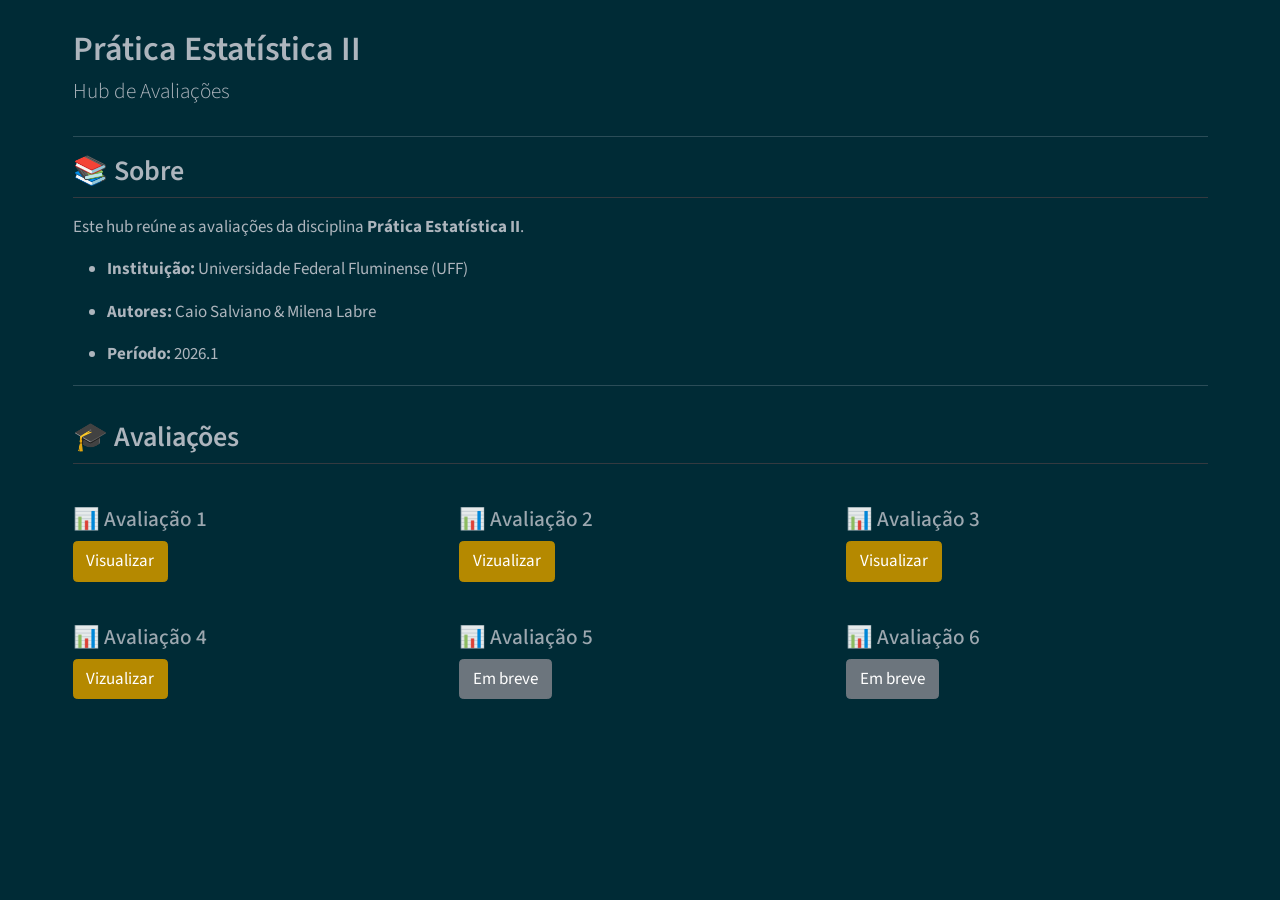
==== docs/index.html @ 5674568e "Atualização AV3 e AV4"" ====
<!DOCTYPE html>
<html xmlns="http://www.w3.org/1999/xhtml" lang="en" xml:lang="en"><head>

<meta charset="utf-8">
<meta name="generator" content="quarto-1.9.32">

<meta name="viewport" content="width=device-width, initial-scale=1.0, user-scalable=yes">


<title>Prática Estatística II</title>
<style>
/* Default styles provided by pandoc.
** See https://pandoc.org/MANUAL.html#variables-for-html for config info.
*/
code{white-space: pre-wrap;}
span.smallcaps{font-variant: small-caps;}
div.columns{display: flex; gap: min(4vw, 1.5em);}
div.column{flex: auto; overflow-x: auto;}
div.hanging-indent{margin-left: 1.5em; text-indent: -1.5em;}
ul.task-list{list-style: none;}
ul.task-list li input[type="checkbox"] {
  width: 0.8em;
  margin: 0 0.8em 0.2em -1em; /* quarto-specific, see https://github.com/quarto-dev/quarto-cli/issues/4556 */ 
  vertical-align: middle;
}
</style>


<script src="site_libs/quarto-nav/quarto-nav.js"></script>
<script src="site_libs/clipboard/clipboard.min.js"></script>
<script src="site_libs/quarto-search/autocomplete.umd.js"></script>
<script src="site_libs/quarto-search/fuse.min.js"></script>
<script src="site_libs/quarto-search/quarto-search.js"></script>
<meta name="quarto:offset" content="./">
<script src="site_libs/quarto-html/quarto.js" type="module"></script>
<script src="site_libs/quarto-html/tabsets/tabsets.js" type="module"></script>
<script src="site_libs/quarto-html/popper.min.js"></script>
<script src="site_libs/quarto-html/tippy.umd.min.js"></script>
<script src="site_libs/quarto-html/anchor.min.js"></script>
<link href="site_libs/quarto-html/tippy.css" rel="stylesheet">
<link href="site_libs/quarto-html/quarto-syntax-highlighting-dark-ca1cb3032aa6b9181247695f27e2facc.css" rel="stylesheet" id="quarto-text-highlighting-styles">
<script src="site_libs/bootstrap/bootstrap.min.js"></script>
<link href="site_libs/bootstrap/bootstrap-icons.css" rel="stylesheet">
<link href="site_libs/bootstrap/bootstrap-25594543a0b82430c9b0b047752f0dde.min.css" rel="stylesheet" append-hash="true" id="quarto-bootstrap" data-mode="dark">
<script id="quarto-search-options" type="application/json">{
  "location": "sidebar",
  "copy-button": false,
  "collapse-after": 3,
  "panel-placement": "start",
  "type": "textbox",
  "limit": 50,
  "keyboard-shortcut": [
    "f",
    "/",
    "s"
  ],
  "show-item-context": false,
  "language": {
    "search-no-results-text": "No results",
    "search-matching-documents-text": "matching documents",
    "search-copy-link-title": "Copy link to search",
    "search-hide-matches-text": "Hide additional matches",
    "search-more-match-text": "more match in this document",
    "search-more-matches-text": "more matches in this document",
    "search-clear-button-title": "Clear",
    "search-text-placeholder": "",
    "search-detached-cancel-button-title": "Cancel",
    "search-submit-button-title": "Submit",
    "search-label": "Search"
  }
}</script>


</head>

<body class="quarto-light">

<div id="quarto-search-results"></div>
<!-- content -->
<div id="quarto-content" class="quarto-container page-columns page-rows-contents page-layout-full">
<!-- sidebar -->
<!-- margin-sidebar -->
    
<!-- main -->
<main class="content column-page" id="quarto-document-content">

<header id="title-block-header" class="quarto-title-block default">
<div class="quarto-title">
<h1 class="title">Prática Estatística II</h1>
<p class="subtitle lead">Hub de Avaliações</p>
</div>



<div class="quarto-title-meta column-page">

    
  
    
  </div>
  


</header>


<hr>
<section id="sobre" class="level2">
<h2 class="anchored" data-anchor-id="sobre">📚 Sobre</h2>
<p>Este hub reúne as avaliações da disciplina <strong>Prática Estatística II</strong>.</p>
<ul>
<li><p><strong>Instituição:</strong> Universidade Federal Fluminense (UFF)</p></li>
<li><p><strong>Autores:</strong> Caio Salviano &amp; Milena Labre</p></li>
<li><p><strong>Período:</strong> 2026.1</p></li>
</ul>
<hr>
</section>
<section id="avaliações" class="level2">
<h2 class="anchored" data-anchor-id="avaliações">🎓 Avaliações</h2>
<div class="grid">
<section id="avaliação-1" class="level4 g-col-4">
<h4 class="anchored" data-anchor-id="avaliação-1">📊 Avaliação 1</h4>
<p><a href="Avaliacao_1/" class="btn btn-primary">Visualizar</a></p>
</section>
<section id="avaliação-2" class="level4 g-col-4">
<h4 class="anchored" data-anchor-id="avaliação-2">📊 Avaliação 2</h4>
<p><a href="Avaliacao_2/" class="btn btn-primary">Vizualizar</a></p>
</section>
<section id="avaliação-3" class="level4 g-col-4">
<h4 class="anchored" data-anchor-id="avaliação-3">📊 Avaliação 3</h4>
<p><a href="Avaliacao_3/Gabarito_AV3.pdf" class="btn btn-primary">Visualizar</a></p>
</section>
</div>
<div class="grid">
<section id="avaliação-4" class="level4 g-col-4">
<h4 class="anchored" data-anchor-id="avaliação-4">📊 Avaliação 4</h4>
<p><a href="Avaliacao_4/" class="btn btn-primary">Vizualizar</a></p>
</section>
<section id="avaliação-5" class="level4 g-col-4">
<h4 class="anchored" data-anchor-id="avaliação-5">📊 Avaliação 5</h4>
<p><span class="btn btn-secondary">Em breve</span></p>
</section>
<section id="avaliação-6" class="level4 g-col-4">
<h4 class="anchored" data-anchor-id="avaliação-6">📊 Avaliação 6</h4>
<p><span class="btn btn-secondary">Em breve</span></p>
</section>
</div>


</section>

</main> <!-- /main -->
<script id="quarto-html-after-body" type="application/javascript">
  window.document.addEventListener("DOMContentLoaded", function (event) {
    const icon = "";
    const anchorJS = new window.AnchorJS();
    anchorJS.options = {
      placement: 'right',
      icon: icon
    };
    anchorJS.add('.anchored');
    const isCodeAnnotation = (el) => {
      for (const clz of el.classList) {
        if (clz.startsWith('code-annotation-')) {                     
          return true;
        }
      }
      return false;
    }
    const onCopySuccess = function(e) {
      // button target
      const button = e.trigger;
      // don't keep focus
      button.blur();
      // flash "checked"
      button.classList.add('code-copy-button-checked');
      var currentTitle = button.getAttribute("title");
      button.setAttribute("title", "Copied!");
      let tooltip;
      if (window.bootstrap) {
        button.setAttribute("data-bs-toggle", "tooltip");
        button.setAttribute("data-bs-placement", "left");
        button.setAttribute("data-bs-title", "Copied!");
        tooltip = new bootstrap.Tooltip(button, 
          { trigger: "manual", 
            customClass: "code-copy-button-tooltip",
            offset: [0, -8]});
        tooltip.show();    
      }
      setTimeout(function() {
        if (tooltip) {
          tooltip.hide();
          button.removeAttribute("data-bs-title");
          button.removeAttribute("data-bs-toggle");
          button.removeAttribute("data-bs-placement");
        }
        button.setAttribute("title", currentTitle);
        button.classList.remove('code-copy-button-checked');
      }, 1000);
      // clear code selection
      e.clearSelection();
    }
    const getTextToCopy = function(trigger) {
      const outerScaffold = trigger.parentElement.cloneNode(true);
      const codeEl = outerScaffold.querySelector('code');
      for (const childEl of codeEl.children) {
        if (isCodeAnnotation(childEl)) {
          childEl.remove();
        }
      }
      return codeEl.innerText;
    }
    const clipboard = new window.ClipboardJS('.code-copy-button:not([data-in-quarto-modal])', {
      text: getTextToCopy
    });
    clipboard.on('success', onCopySuccess);
    if (window.document.getElementById('quarto-embedded-source-code-modal')) {
      const clipboardModal = new window.ClipboardJS('.code-copy-button[data-in-quarto-modal]', {
        text: getTextToCopy,
        container: window.document.getElementById('quarto-embedded-source-code-modal')
      });
      clipboardModal.on('success', onCopySuccess);
    }
      var localhostRegex = new RegExp(/^(?:http|https):\/\/localhost\:?[0-9]*\//);
      var mailtoRegex = new RegExp(/^mailto:/);
        var filterRegex = new RegExp('/' + window.location.host + '/');
      var isInternal = (href) => {
          return filterRegex.test(href) || localhostRegex.test(href) || mailtoRegex.test(href);
      }
      // Inspect non-navigation links and adorn them if external
     var links = window.document.querySelectorAll('a[href]:not(.nav-link):not(.navbar-brand):not(.toc-action):not(.sidebar-link):not(.sidebar-item-toggle):not(.pagination-link):not(.no-external):not([aria-hidden]):not(.dropdown-item):not(.quarto-navigation-tool):not(.about-link)');
      for (var i=0; i<links.length; i++) {
        const link = links[i];
        if (!isInternal(link.href)) {
          // undo the damage that might have been done by quarto-nav.js in the case of
          // links that we want to consider external
          if (link.dataset.originalHref !== undefined) {
            link.href = link.dataset.originalHref;
          }
        }
      }
    function tippyHover(el, contentFn, onTriggerFn, onUntriggerFn) {
      const config = {
        allowHTML: true,
        maxWidth: 500,
        delay: 100,
        arrow: false,
        appendTo: function(el) {
            return el.parentElement;
        },
        interactive: true,
        interactiveBorder: 10,
        theme: 'quarto',
        placement: 'bottom-start',
      };
      if (contentFn) {
        config.content = contentFn;
      }
      if (onTriggerFn) {
        config.onTrigger = onTriggerFn;
      }
      if (onUntriggerFn) {
        config.onUntrigger = onUntriggerFn;
      }
      window.tippy(el, config); 
    }
    const noterefs = window.document.querySelectorAll('a[role="doc-noteref"]');
    for (var i=0; i<noterefs.length; i++) {
      const ref = noterefs[i];
      tippyHover(ref, function() {
        // use id or data attribute instead here
        let href = ref.getAttribute('data-footnote-href') || ref.getAttribute('href');
        try { href = new URL(href).hash; } catch {}
        const id = href.replace(/^#\/?/, "");
        const note = window.document.getElementById(id);
        if (note) {
          return note.innerHTML;
        } else {
          return "";
        }
      });
    }
    const xrefs = window.document.querySelectorAll('a.quarto-xref');
    const processXRef = (id, note) => {
      // Strip column container classes
      const stripColumnClz = (el) => {
        el.classList.remove("page-full", "page-columns");
        if (el.children) {
          for (const child of el.children) {
            stripColumnClz(child);
          }
        }
      }
      stripColumnClz(note)
      if (id === null || id.startsWith('sec-')) {
        // Special case sections, only their first couple elements
        const container = document.createElement("div");
        if (note.children && note.children.length > 2) {
          container.appendChild(note.children[0].cloneNode(true));
          for (let i = 1; i < note.children.length; i++) {
            const child = note.children[i];
            if (child.tagName === "P" && child.innerText === "") {
              continue;
            } else {
              container.appendChild(child.cloneNode(true));
              break;
            }
          }
          if (window.Quarto?.typesetMath) {
            window.Quarto.typesetMath(container);
          }
          return container.innerHTML
        } else {
          if (window.Quarto?.typesetMath) {
            window.Quarto.typesetMath(note);
          }
          return note.innerHTML;
        }
      } else {
        // Remove any anchor links if they are present
        const anchorLink = note.querySelector('a.anchorjs-link');
        if (anchorLink) {
          anchorLink.remove();
        }
        if (window.Quarto?.typesetMath) {
          window.Quarto.typesetMath(note);
        }
        if (note.classList.contains("callout")) {
          return note.outerHTML;
        } else {
          return note.innerHTML;
        }
      }
    }
    for (var i=0; i<xrefs.length; i++) {
      const xref = xrefs[i];
      tippyHover(xref, undefined, function(instance) {
        instance.disable();
        let url = xref.getAttribute('href');
        let hash = undefined; 
        if (url.startsWith('#')) {
          hash = url;
        } else {
          try { hash = new URL(url).hash; } catch {}
        }
        if (hash) {
          const id = hash.replace(/^#\/?/, "");
          const note = window.document.getElementById(id);
          if (note !== null) {
            try {
              const html = processXRef(id, note.cloneNode(true));
              instance.setContent(html);
            } finally {
              instance.enable();
              instance.show();
            }
          } else {
            // See if we can fetch this
            fetch(url.split('#')[0])
            .then(res => res.text())
            .then(html => {
              const parser = new DOMParser();
              const htmlDoc = parser.parseFromString(html, "text/html");
              const note = htmlDoc.getElementById(id);
              if (note !== null) {
                const html = processXRef(id, note);
                instance.setContent(html);
              } 
            }).finally(() => {
              instance.enable();
              instance.show();
            });
          }
        } else {
          // See if we can fetch a full url (with no hash to target)
          // This is a special case and we should probably do some content thinning / targeting
          fetch(url)
          .then(res => res.text())
          .then(html => {
            const parser = new DOMParser();
            const htmlDoc = parser.parseFromString(html, "text/html");
            const note = htmlDoc.querySelector('main.content');
            if (note !== null) {
              // This should only happen for chapter cross references
              // (since there is no id in the URL)
              // remove the first header
              if (note.children.length > 0 && note.children[0].tagName === "HEADER") {
                note.children[0].remove();
              }
              const html = processXRef(null, note);
              instance.setContent(html);
            } 
          }).finally(() => {
            instance.enable();
            instance.show();
          });
        }
      }, function(instance) {
      });
    }
        let selectedAnnoteEl;
        const selectorForAnnotation = ( cell, annotation) => {
          let cellAttr = 'data-code-cell="' + cell + '"';
          let lineAttr = 'data-code-annotation="' +  annotation + '"';
          const selector = 'span[' + cellAttr + '][' + lineAttr + ']';
          return selector;
        }
        const selectCodeLines = (annoteEl) => {
          const doc = window.document;
          const targetCell = annoteEl.getAttribute("data-target-cell");
          const targetAnnotation = annoteEl.getAttribute("data-target-annotation");
          const annoteSpan = window.document.querySelector(selectorForAnnotation(targetCell, targetAnnotation));
          const lines = annoteSpan.getAttribute("data-code-lines").split(",");
          const lineIds = lines.map((line) => {
            return targetCell + "-" + line;
          })
          let top = null;
          let height = null;
          let parent = null;
          if (lineIds.length > 0) {
              //compute the position of the single el (top and bottom and make a div)
              const el = window.document.getElementById(lineIds[0]);
              top = el.offsetTop;
              height = el.offsetHeight;
              parent = el.parentElement.parentElement;
            if (lineIds.length > 1) {
              const lastEl = window.document.getElementById(lineIds[lineIds.length - 1]);
              const bottom = lastEl.offsetTop + lastEl.offsetHeight;
              height = bottom - top;
            }
            if (top !== null && height !== null && parent !== null) {
              // cook up a div (if necessary) and position it 
              let div = window.document.getElementById("code-annotation-line-highlight");
              if (div === null) {
                div = window.document.createElement("div");
                div.setAttribute("id", "code-annotation-line-highlight");
                div.style.position = 'absolute';
                parent.appendChild(div);
              }
              div.style.top = top - 2 + "px";
              div.style.height = height + 4 + "px";
              div.style.left = 0;
              let gutterDiv = window.document.getElementById("code-annotation-line-highlight-gutter");
              if (gutterDiv === null) {
                gutterDiv = window.document.createElement("div");
                gutterDiv.setAttribute("id", "code-annotation-line-highlight-gutter");
                gutterDiv.style.position = 'absolute';
                const codeCell = window.document.getElementById(targetCell);
                const gutter = codeCell.querySelector('.code-annotation-gutter');
                gutter.appendChild(gutterDiv);
              }
              gutterDiv.style.top = top - 2 + "px";
              gutterDiv.style.height = height + 4 + "px";
            }
            selectedAnnoteEl = annoteEl;
          }
        };
        const unselectCodeLines = () => {
          const elementsIds = ["code-annotation-line-highlight", "code-annotation-line-highlight-gutter"];
          elementsIds.forEach((elId) => {
            const div = window.document.getElementById(elId);
            if (div) {
              div.remove();
            }
          });
          selectedAnnoteEl = undefined;
        };
          // Handle positioning of the toggle
      window.addEventListener(
        "resize",
        throttle(() => {
          elRect = undefined;
          if (selectedAnnoteEl) {
            selectCodeLines(selectedAnnoteEl);
          }
        }, 10)
      );
      function throttle(fn, ms) {
      let throttle = false;
      let timer;
        return (...args) => {
          if(!throttle) { // first call gets through
              fn.apply(this, args);
              throttle = true;
          } else { // all the others get throttled
              if(timer) clearTimeout(timer); // cancel #2
              timer = setTimeout(() => {
                fn.apply(this, args);
                timer = throttle = false;
              }, ms);
          }
        };
      }
        // Attach click handler to the DT
        const annoteDls = window.document.querySelectorAll('dt[data-target-cell]');
        for (const annoteDlNode of annoteDls) {
          annoteDlNode.addEventListener('click', (event) => {
            const clickedEl = event.target;
            if (clickedEl !== selectedAnnoteEl) {
              unselectCodeLines();
              const activeEl = window.document.querySelector('dt[data-target-cell].code-annotation-active');
              if (activeEl) {
                activeEl.classList.remove('code-annotation-active');
              }
              selectCodeLines(clickedEl);
              clickedEl.classList.add('code-annotation-active');
            } else {
              // Unselect the line
              unselectCodeLines();
              clickedEl.classList.remove('code-annotation-active');
            }
          });
        }
    const findCites = (el) => {
      const parentEl = el.parentElement;
      if (parentEl) {
        const cites = parentEl.dataset.cites;
        if (cites) {
          return {
            el,
            cites: cites.split(' ')
          };
        } else {
          return findCites(el.parentElement)
        }
      } else {
        return undefined;
      }
    };
    var bibliorefs = window.document.querySelectorAll('a[role="doc-biblioref"]');
    for (var i=0; i<bibliorefs.length; i++) {
      const ref = bibliorefs[i];
      const citeInfo = findCites(ref);
      if (citeInfo) {
        tippyHover(citeInfo.el, function() {
          var popup = window.document.createElement('div');
          citeInfo.cites.forEach(function(cite) {
            var citeDiv = window.document.createElement('div');
            citeDiv.classList.add('hanging-indent');
            citeDiv.classList.add('csl-entry');
            var biblioDiv = window.document.getElementById('ref-' + cite);
            if (biblioDiv) {
              citeDiv.innerHTML = biblioDiv.innerHTML;
            }
            popup.appendChild(citeDiv);
          });
          return popup.innerHTML;
        });
      }
    }
  });
  </script>
</div> <!-- /content -->




</body></html>
---- docs/site_libs/quarto-html/tippy.css ----
.tippy-box[data-animation=fade][data-state=hidden]{opacity:0}[data-tippy-root]{max-width:calc(100vw - 10px)}.tippy-box{position:relative;background-color:#333;color:#fff;border-radius:4px;font-size:14px;line-height:1.4;white-space:normal;outline:0;transition-property:transform,visibility,opacity}.tippy-box[data-placement^=top]>.tippy-arrow{bottom:0}.tippy-box[data-placement^=top]>.tippy-arrow:before{bottom:-7px;left:0;border-width:8px 8px 0;border-top-color:initial;transform-origin:center top}.tippy-box[data-placement^=bottom]>.tippy-arrow{top:0}.tippy-box[data-placement^=bottom]>.tippy-arrow:before{top:-7px;left:0;border-width:0 8px 8px;border-bottom-color:initial;transform-origin:center bottom}.tippy-box[data-placement^=left]>.tippy-arrow{right:0}.tippy-box[data-placement^=left]>.tippy-arrow:before{border-width:8px 0 8px 8px;border-left-color:initial;right:-7px;transform-origin:center left}.tippy-box[data-placement^=right]>.tippy-arrow{left:0}.tippy-box[data-placement^=right]>.tippy-arrow:before{left:-7px;border-width:8px 8px 8px 0;border-right-color:initial;transform-origin:center right}.tippy-box[data-inertia][data-state=visible]{transition-timing-function:cubic-bezier(.54,1.5,.38,1.11)}.tippy-arrow{width:16px;height:16px;color:#333}.tippy-arrow:before{content:"";position:absolute;border-color:transparent;border-style:solid}.tippy-content{position:relative;padding:5px 9px;z-index:1}
---- docs/site_libs/quarto-html/quarto-syntax-highlighting-dark-ca1cb3032aa6b9181247695f27e2facc.css ----
/* quarto syntax highlight colors */
:root {
  --quarto-hl-al-color: #f07178;
  --quarto-hl-an-color: #d4d0ab;
  --quarto-hl-at-color: #00e0e0;
  --quarto-hl-bn-color: #d4d0ab;
  --quarto-hl-bu-color: #abe338;
  --quarto-hl-ch-color: #abe338;
  --quarto-hl-co-color: #f8f8f2;
  --quarto-hl-cv-color: #ffd700;
  --quarto-hl-cn-color: #ffd700;
  --quarto-hl-cf-color: #ffa07a;
  --quarto-hl-dt-color: #ffa07a;
  --quarto-hl-dv-color: #d4d0ab;
  --quarto-hl-do-color: #f8f8f2;
  --quarto-hl-er-color: #f07178;
  --quarto-hl-ex-color: #00e0e0;
  --quarto-hl-fl-color: #d4d0ab;
  --quarto-hl-fu-color: #ffa07a;
  --quarto-hl-im-color: #abe338;
  --quarto-hl-in-color: #d4d0ab;
  --quarto-hl-kw-color: #ffa07a;
  --quarto-hl-op-color: #ffa07a;
  --quarto-hl-ot-color: #00e0e0;
  --quarto-hl-pp-color: #dcc6e0;
  --quarto-hl-re-color: #00e0e0;
  --quarto-hl-sc-color: #abe338;
  --quarto-hl-ss-color: #abe338;
  --quarto-hl-st-color: #abe338;
  --quarto-hl-va-color: #00e0e0;
  --quarto-hl-vs-color: #abe338;
  --quarto-hl-wa-color: #dcc6e0;
}

/* other quarto variables */
:root {
  --quarto-font-monospace: SFMono-Regular, Menlo, Monaco, Consolas, "Liberation Mono", "Courier New", monospace;
}

/* syntax highlight based on Pandoc's rules */
pre > code.sourceCode > span {
  color: #f8f8f2;
}

code.sourceCode > span {
  color: #f8f8f2;
}

div.sourceCode,
div.sourceCode pre.sourceCode {
  color: #f8f8f2;
}

/* Normal */
code span {
  color: #f8f8f2;
}

/* Alert */
code span.al {
  color: #f07178;
}

/* Annotation */
code span.an {
  color: #d4d0ab;
}

/* Attribute */
code span.at {
  color: #00e0e0;
}

/* BaseN */
code span.bn {
  color: #d4d0ab;
}

/* BuiltIn */
code span.bu {
  color: #abe338;
}

/* ControlFlow */
code span.cf {
  font-weight: bold;
  color: #ffa07a;
}

/* Char */
code span.ch {
  color: #abe338;
}

/* Constant */
code span.cn {
  color: #ffd700;
}

/* Comment */
code span.co {
  font-style: italic;
  color: #f8f8f2;
}

/* CommentVar */
code span.cv {
  color: #ffd700;
}

/* Documentation */
code span.do {
  color: #f8f8f2;
}

/* DataType */
code span.dt {
  color: #ffa07a;
}

/* DecVal */
code span.dv {
  color: #d4d0ab;
}

/* Error */
code span.er {
  color: #f07178;
  text-decoration: underline;
}

/* Extension */
code span.ex {
  font-weight: bold;
  color: #00e0e0;
}

/* Float */
code span.fl {
  color: #d4d0ab;
}

/* Function */
code span.fu {
  color: #ffa07a;
}

/* Import */
code span.im {
  color: #abe338;
}

/* Information */
code span.in {
  color: #d4d0ab;
}

/* Keyword */
code span.kw {
  font-weight: bold;
  color: #ffa07a;
}

/* Operator */
code span.op {
  color: #ffa07a;
}

/* Other */
code span.ot {
  color: #00e0e0;
}

/* Preprocessor */
code span.pp {
  color: #dcc6e0;
}

/* RegionMarker */
code span.re {
  background-color: #f8f8f2;
  color: #00e0e0;
}

/* SpecialChar */
code span.sc {
  color: #abe338;
}

/* SpecialString */
code span.ss {
  color: #abe338;
}

/* String */
code span.st {
  color: #abe338;
}

/* Variable */
code span.va {
  color: #00e0e0;
}

/* VerbatimString */
code span.vs {
  color: #abe338;
}

/* Warning */
code span.wa {
  color: #dcc6e0;
}

.prevent-inlining {
  content: "</";
}

/*# sourceMappingURL=5468c00f2258d02c5496e5d2350c1c34.css.map */
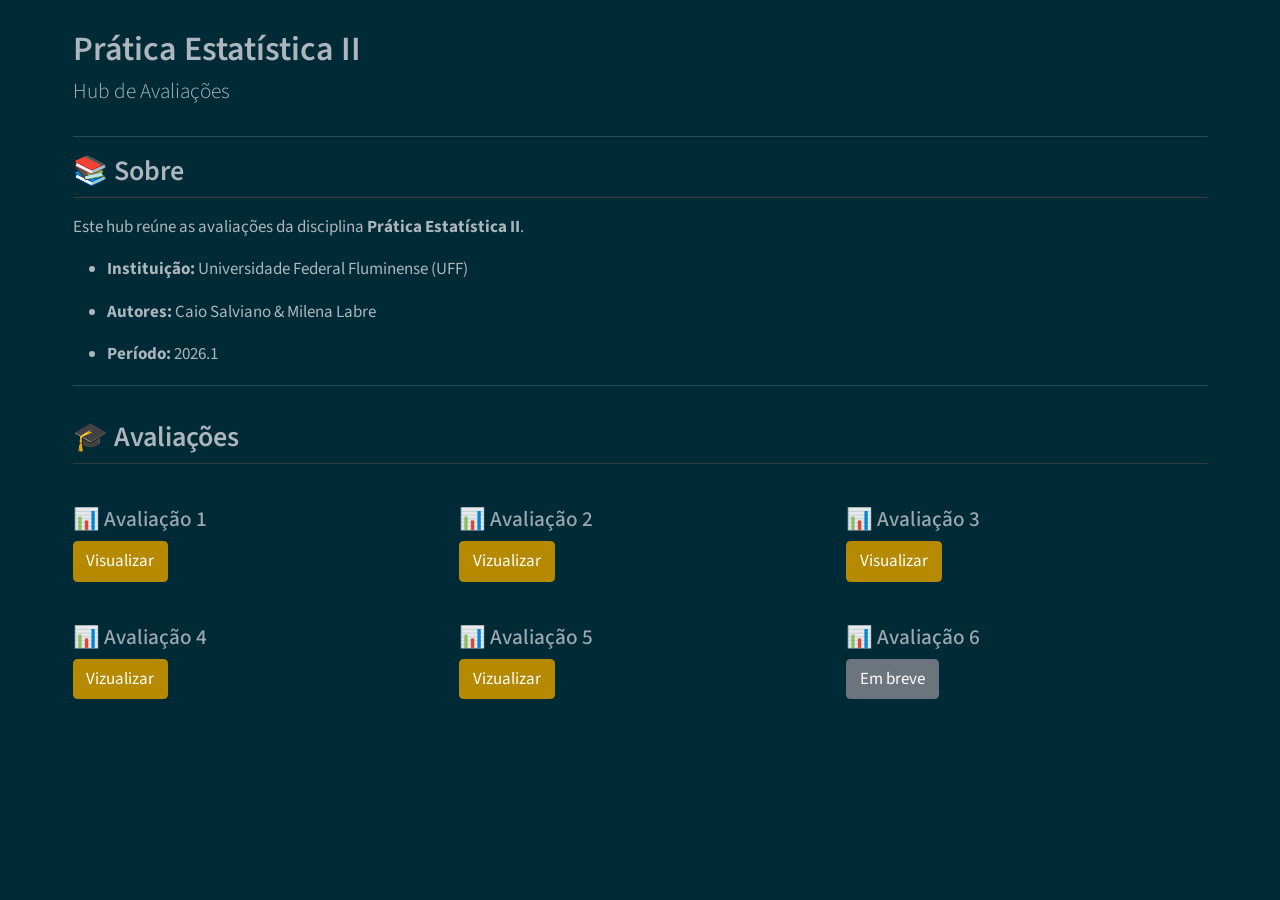
==== commit adab261e: "Adição da AV5" ====
--- a/docs/index.html
+++ b/docs/index.html
@@ -138,7 +138,7 @@
 </section>
 <section id="avaliação-5" class="level4 g-col-4">
 <h4 class="anchored" data-anchor-id="avaliação-5">📊 Avaliação 5</h4>
-<p><span class="btn btn-secondary">Em breve</span></p>
+<p><a href="Avaliacao_5/" class="btn btn-primary">Vizualizar</a></p>
 </section>
 <section id="avaliação-6" class="level4 g-col-4">
 <h4 class="anchored" data-anchor-id="avaliação-6">📊 Avaliação 6</h4>
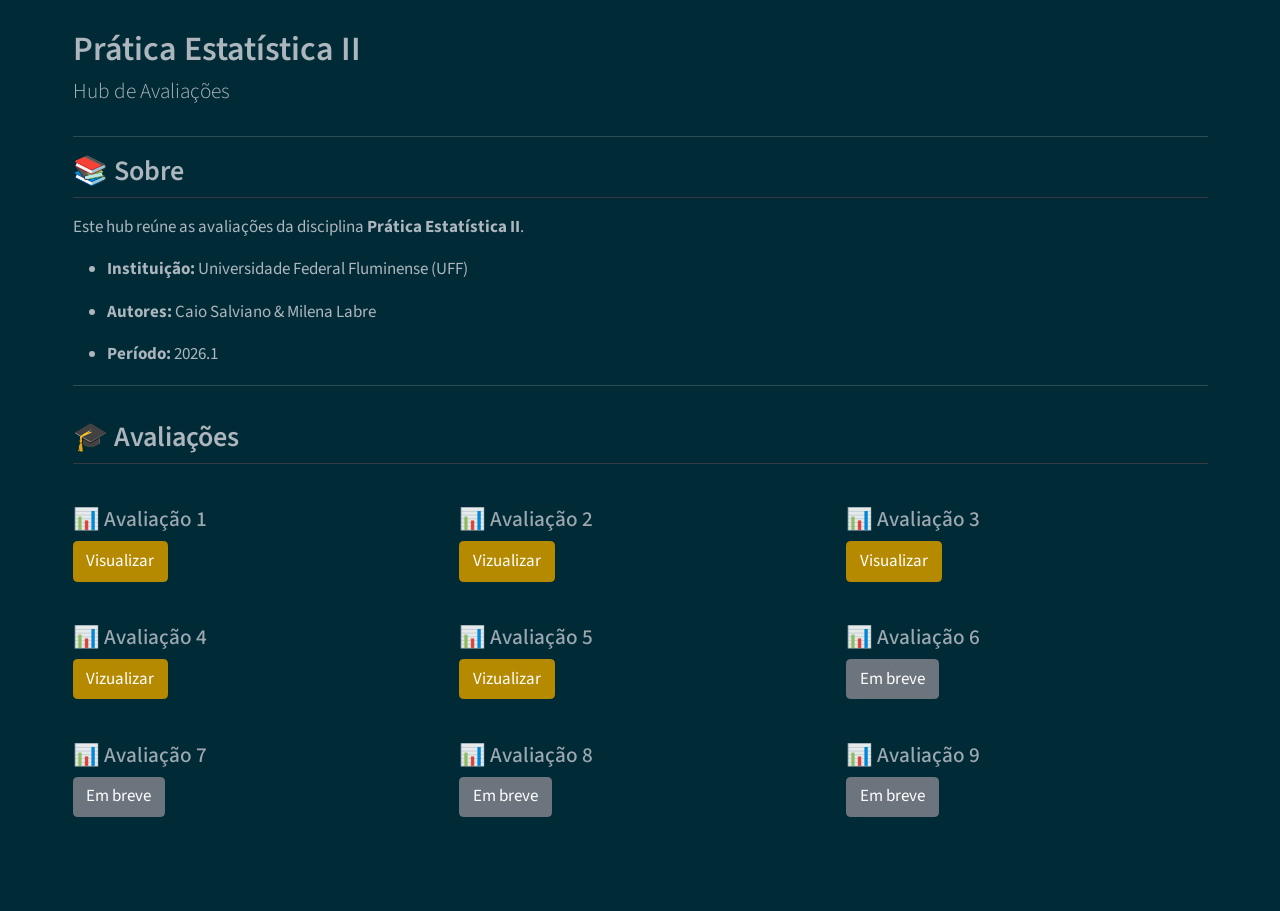
==== commit fe32115e: "Atualizações gerais" ====
--- a/docs/index.html
+++ b/docs/index.html
@@ -145,6 +145,20 @@
 <p><span class="btn btn-secondary">Em breve</span></p>
 </section>
 </div>
+<div class="grid">
+<section id="avaliação-7" class="level4 g-col-4">
+<h4 class="anchored" data-anchor-id="avaliação-7">📊 Avaliação 7</h4>
+<p><span class="btn btn-secondary">Em breve</span></p>
+</section>
+<section id="avaliação-8" class="level4 g-col-4">
+<h4 class="anchored" data-anchor-id="avaliação-8">📊 Avaliação 8</h4>
+<p><span class="btn btn-secondary">Em breve</span></p>
+</section>
+<section id="avaliação-9" class="level4 g-col-4">
+<h4 class="anchored" data-anchor-id="avaliação-9">📊 Avaliação 9</h4>
+<p><span class="btn btn-secondary">Em breve</span></p>
+</section>
+</div>
 
 
 </section>
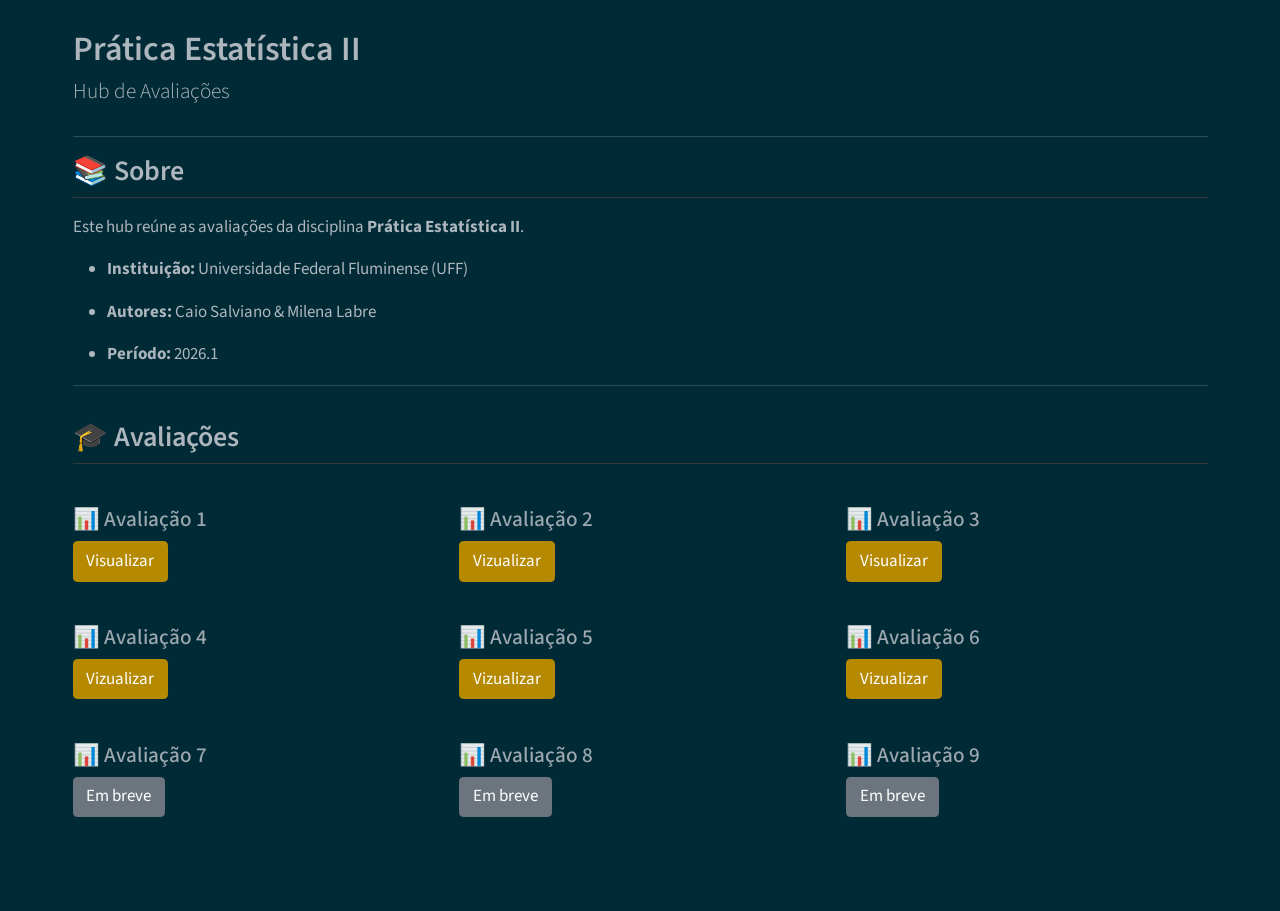
==== commit 322ef7af: "AV 6" ====
--- a/docs/index.html
+++ b/docs/index.html
@@ -142,7 +142,7 @@
 </section>
 <section id="avaliação-6" class="level4 g-col-4">
 <h4 class="anchored" data-anchor-id="avaliação-6">📊 Avaliação 6</h4>
-<p><span class="btn btn-secondary">Em breve</span></p>
+<p><a href="Avaliacao_6/" class="btn btn-primary">Vizualizar</a></p>
 </section>
 </div>
 <div class="grid">
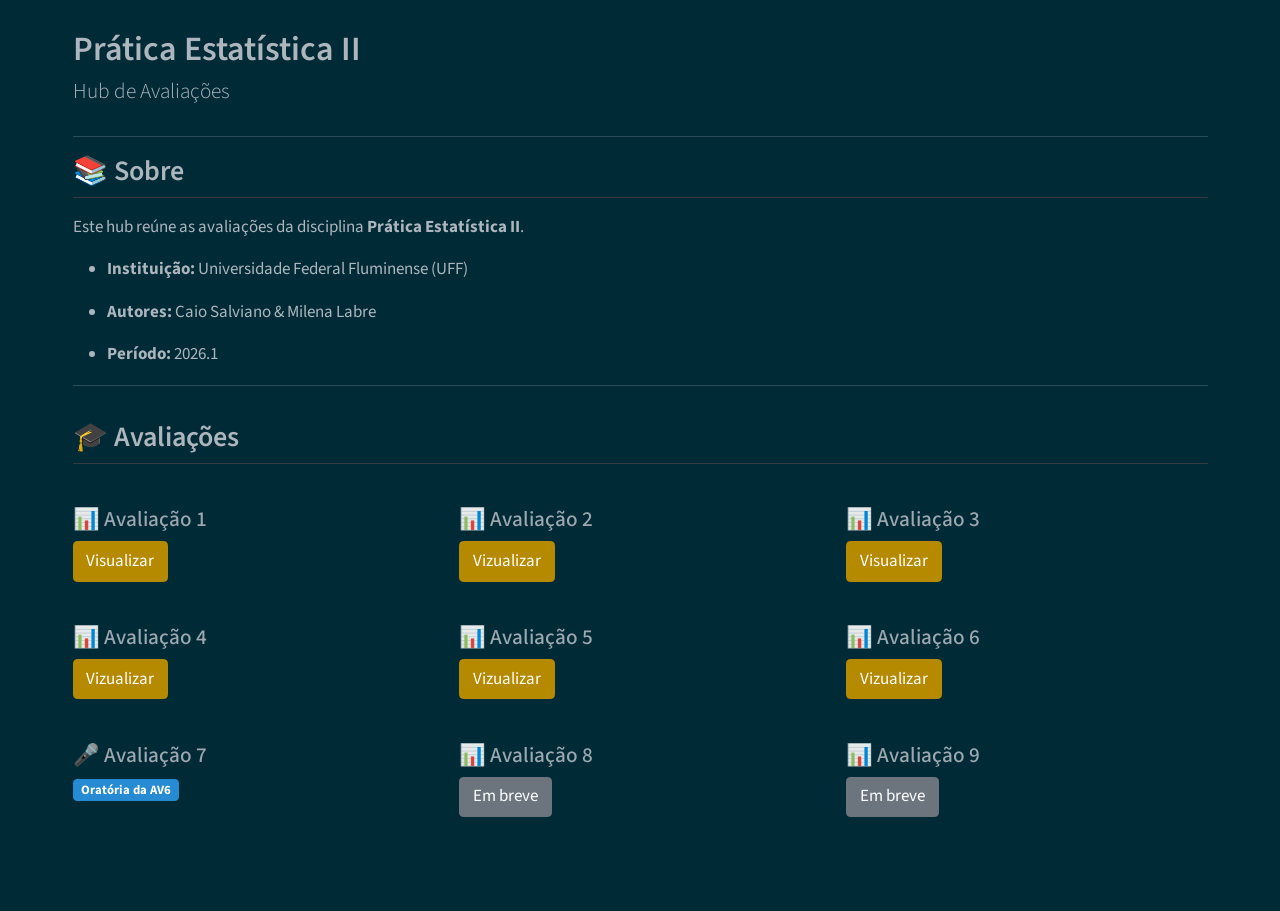
==== commit 8f1365ec: "Atualizações AV6 e Hub" ====
--- a/docs/index.html
+++ b/docs/index.html
@@ -147,8 +147,8 @@
 </div>
 <div class="grid">
 <section id="avaliação-7" class="level4 g-col-4">
-<h4 class="anchored" data-anchor-id="avaliação-7">📊 Avaliação 7</h4>
-<p><span class="btn btn-secondary">Em breve</span></p>
+<h4 class="anchored" data-anchor-id="avaliação-7">🎤 Avaliação 7</h4>
+<p><span class="badge bg-info">Oratória da AV6</span></p>
 </section>
 <section id="avaliação-8" class="level4 g-col-4">
 <h4 class="anchored" data-anchor-id="avaliação-8">📊 Avaliação 8</h4>
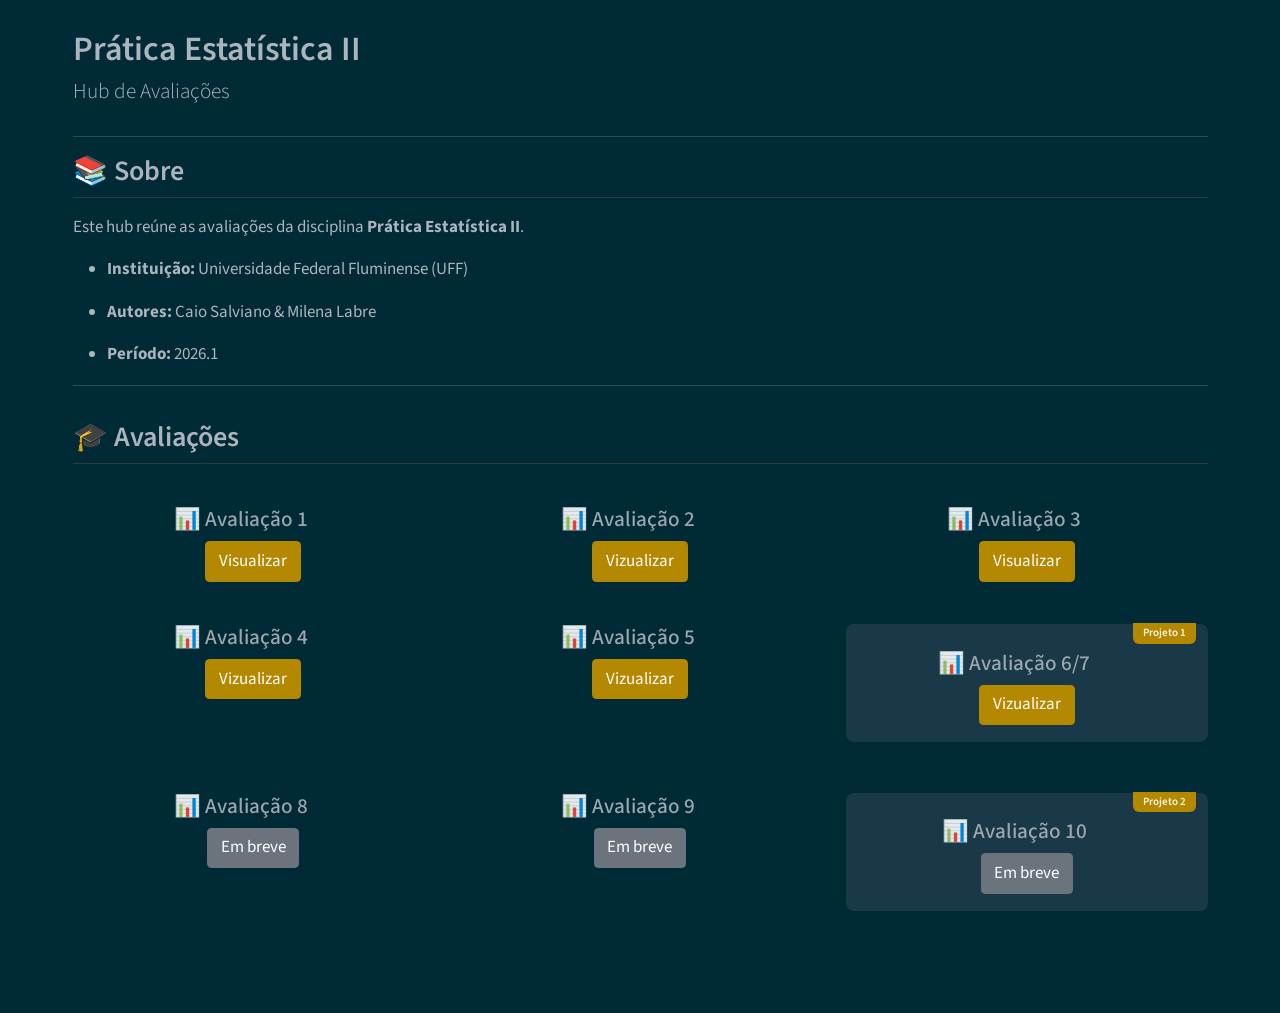
==== commit 62d541e4: "Atualização hub" ====
--- a/docs/index.html
+++ b/docs/index.html
@@ -104,6 +104,33 @@
 </header>
 
 
+<style>
+.g-col-4 {
+  text-align: center;
+}
+.av-destaque,
+.av-destaque-2 {
+  position: relative;
+  border-radius: 8px;
+  background-color: #1a3a4a;
+  margin: 1.5rem 0;
+}
+.av-destaque::before,
+.av-destaque-2::before {
+  position: absolute;
+  top: -1px;
+  right: 12px;
+  background: #b58900;
+  color: #fdf6e3;
+  font-size: 0.65rem;
+  font-weight: 600;
+  padding: 2px 10px;
+  border-radius: 0 0 6px 6px;
+  z-index: 1;
+}
+.av-destaque::before  { content: "Projeto 1"; }
+.av-destaque-2::before { content: "Projeto 2"; }
+</style>
 <hr>
 <section id="sobre" class="level2">
 <h2 class="anchored" data-anchor-id="sobre">📚 Sobre</h2>
@@ -140,22 +167,22 @@
 <h4 class="anchored" data-anchor-id="avaliação-5">📊 Avaliação 5</h4>
 <p><a href="Avaliacao_5/" class="btn btn-primary">Vizualizar</a></p>
 </section>
-<section id="avaliação-6" class="level4 g-col-4">
-<h4 class="anchored" data-anchor-id="avaliação-6">📊 Avaliação 6</h4>
+<section id="avaliação-67" class="level4 g-col-4 av-destaque">
+<h4 class="anchored" data-anchor-id="avaliação-67">📊 Avaliação 6/7</h4>
 <p><a href="Avaliacao_6/" class="btn btn-primary">Vizualizar</a></p>
 </section>
 </div>
 <div class="grid">
-<section id="avaliação-7" class="level4 g-col-4">
-<h4 class="anchored" data-anchor-id="avaliação-7">🎤 Avaliação 7</h4>
-<p><span class="badge bg-info">Oratória da AV6</span></p>
-</section>
 <section id="avaliação-8" class="level4 g-col-4">
 <h4 class="anchored" data-anchor-id="avaliação-8">📊 Avaliação 8</h4>
 <p><span class="btn btn-secondary">Em breve</span></p>
 </section>
 <section id="avaliação-9" class="level4 g-col-4">
 <h4 class="anchored" data-anchor-id="avaliação-9">📊 Avaliação 9</h4>
+<p><span class="btn btn-secondary">Em breve</span></p>
+</section>
+<section id="avaliação-10" class="level4 g-col-4 av-destaque-2">
+<h4 class="anchored" data-anchor-id="avaliação-10">📊 Avaliação 10</h4>
 <p><span class="btn btn-secondary">Em breve</span></p>
 </section>
 </div>
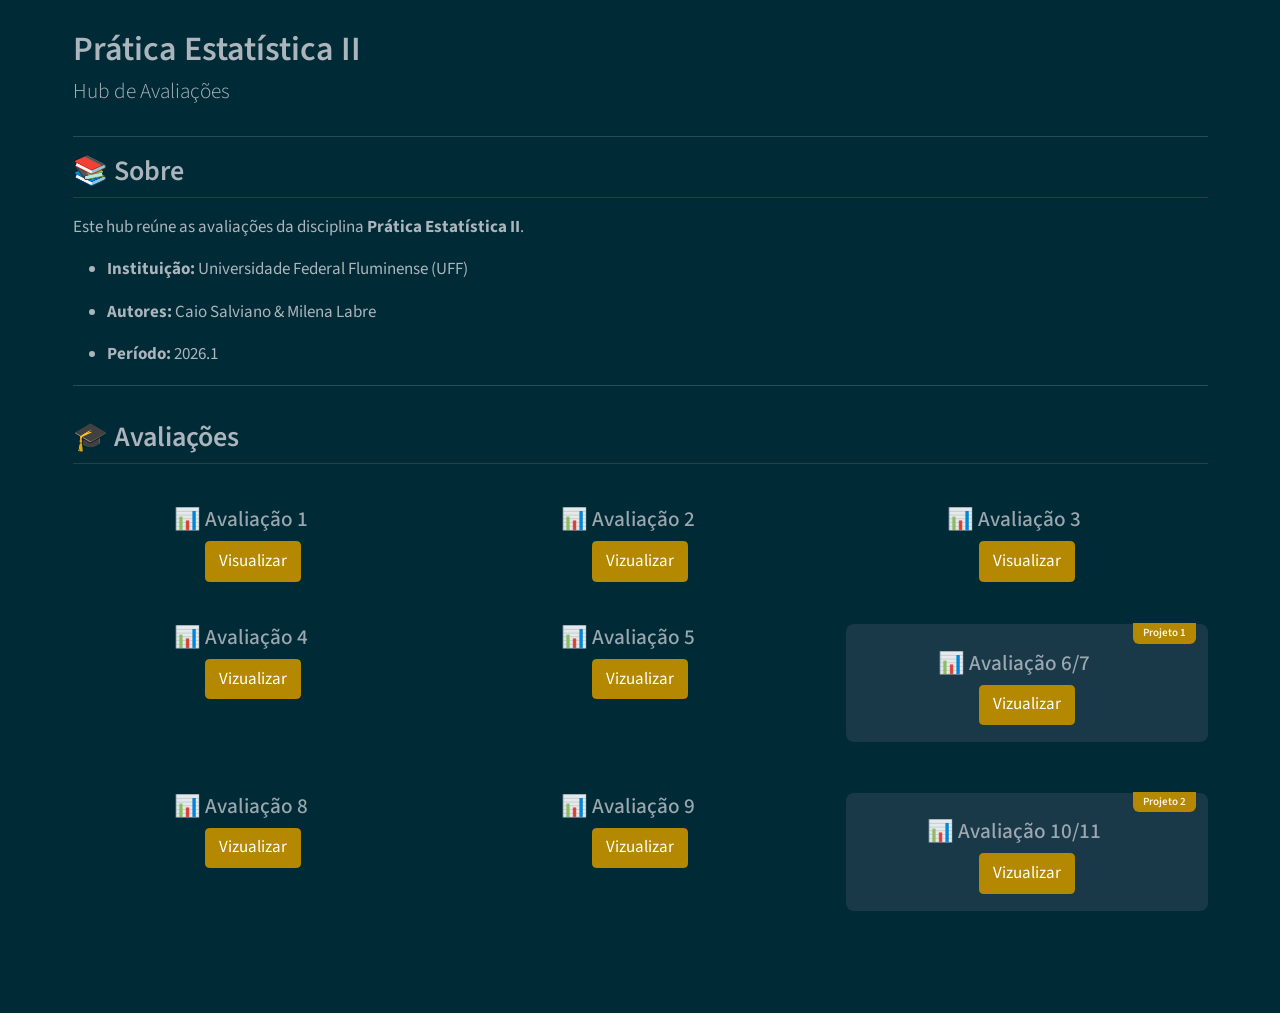
==== commit 9681adec: "link AV10" ====
--- a/docs/index.html
+++ b/docs/index.html
@@ -175,15 +175,15 @@
 <div class="grid">
 <section id="avaliação-8" class="level4 g-col-4">
 <h4 class="anchored" data-anchor-id="avaliação-8">📊 Avaliação 8</h4>
-<p><span class="btn btn-secondary">Em breve</span></p>
+<p><a href="Avaliacao_8/Gabarito_AV_8.pdf" class="btn btn-primary">Vizualizar</a></p>
 </section>
 <section id="avaliação-9" class="level4 g-col-4">
 <h4 class="anchored" data-anchor-id="avaliação-9">📊 Avaliação 9</h4>
-<p><span class="btn btn-secondary">Em breve</span></p>
-</section>
-<section id="avaliação-10" class="level4 g-col-4 av-destaque-2">
-<h4 class="anchored" data-anchor-id="avaliação-10">📊 Avaliação 10</h4>
-<p><span class="btn btn-secondary">Em breve</span></p>
+<p><a href="Avaliacao_9/" class="btn btn-primary">Vizualizar</a></p>
+</section>
+<section id="avaliação-1011" class="level4 g-col-4 av-destaque-2">
+<h4 class="anchored" data-anchor-id="avaliação-1011">📊 Avaliação 10/11</h4>
+<p><a href="https://019e9dda-7c87-6fee-0c4a-8677ea5012ff.share.connect.posit.cloud/" class="btn btn-primary">Vizualizar</a></p>
 </section>
 </div>
 
